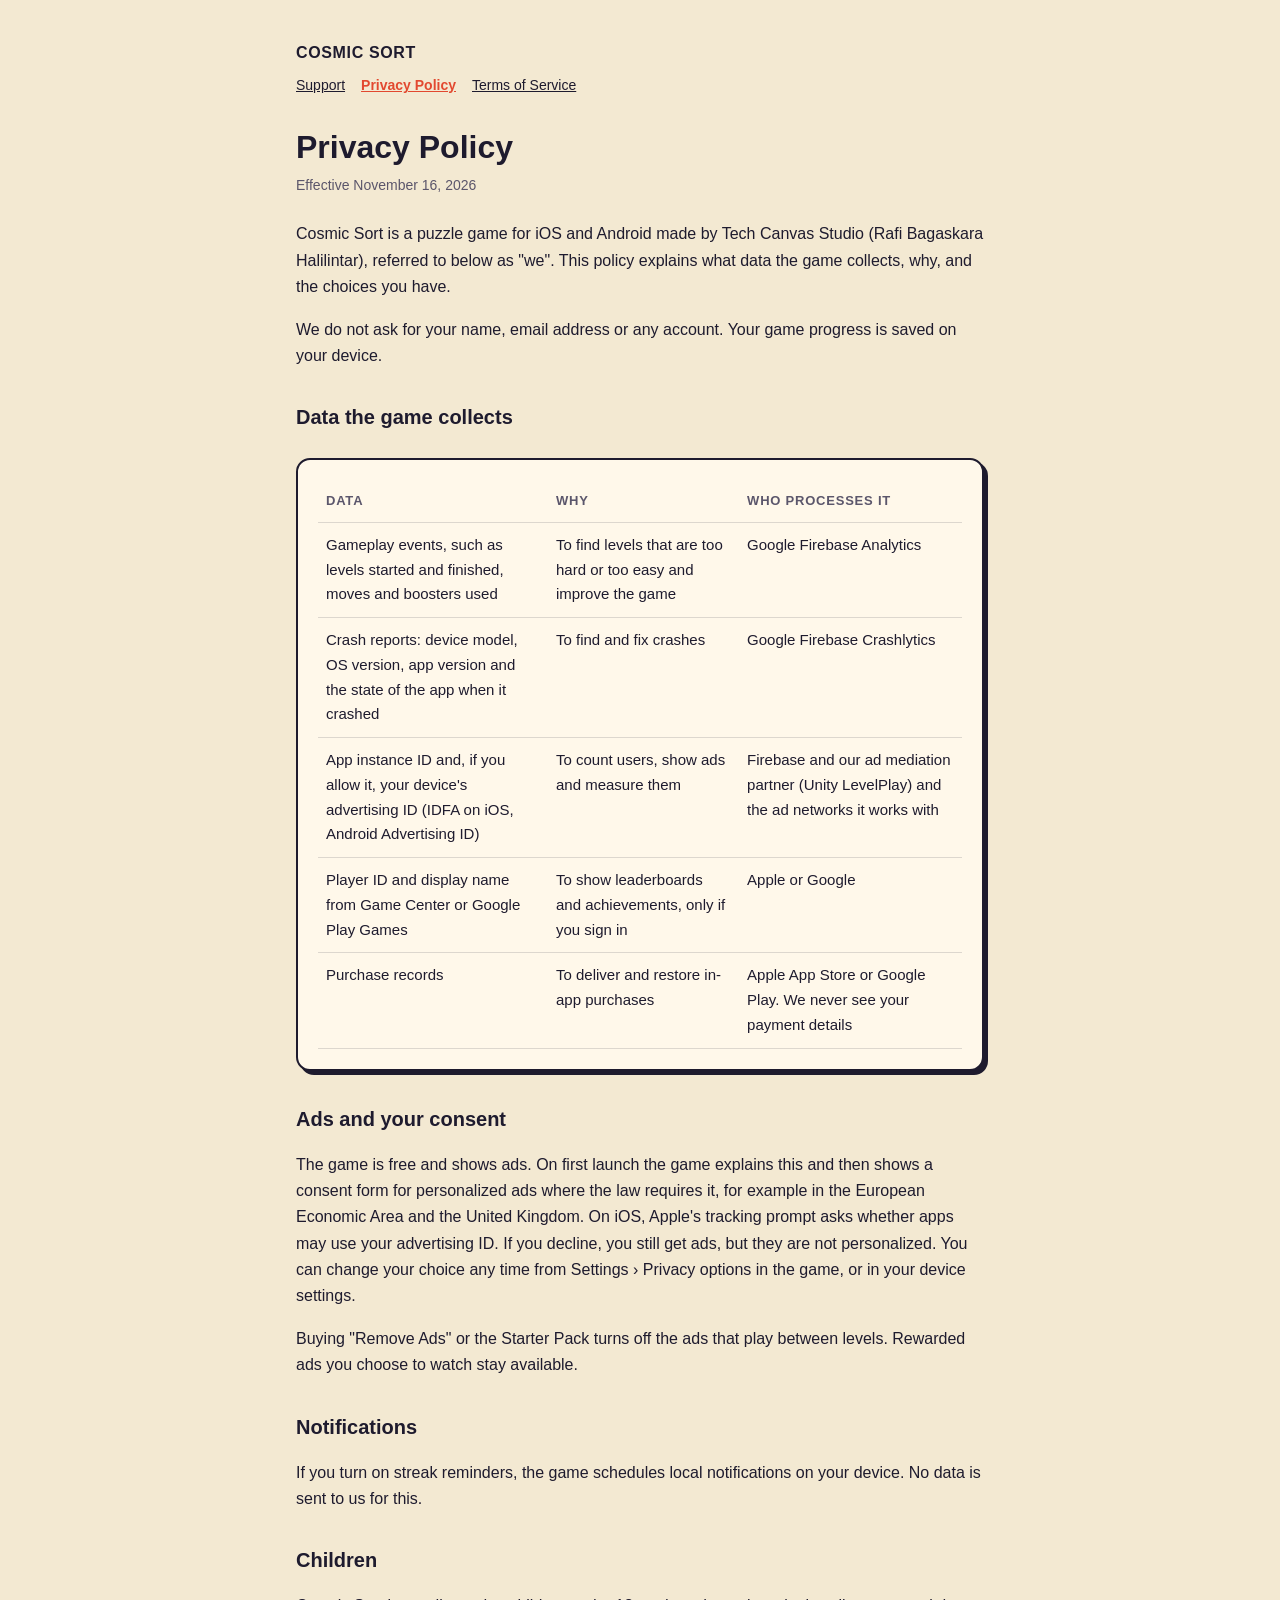
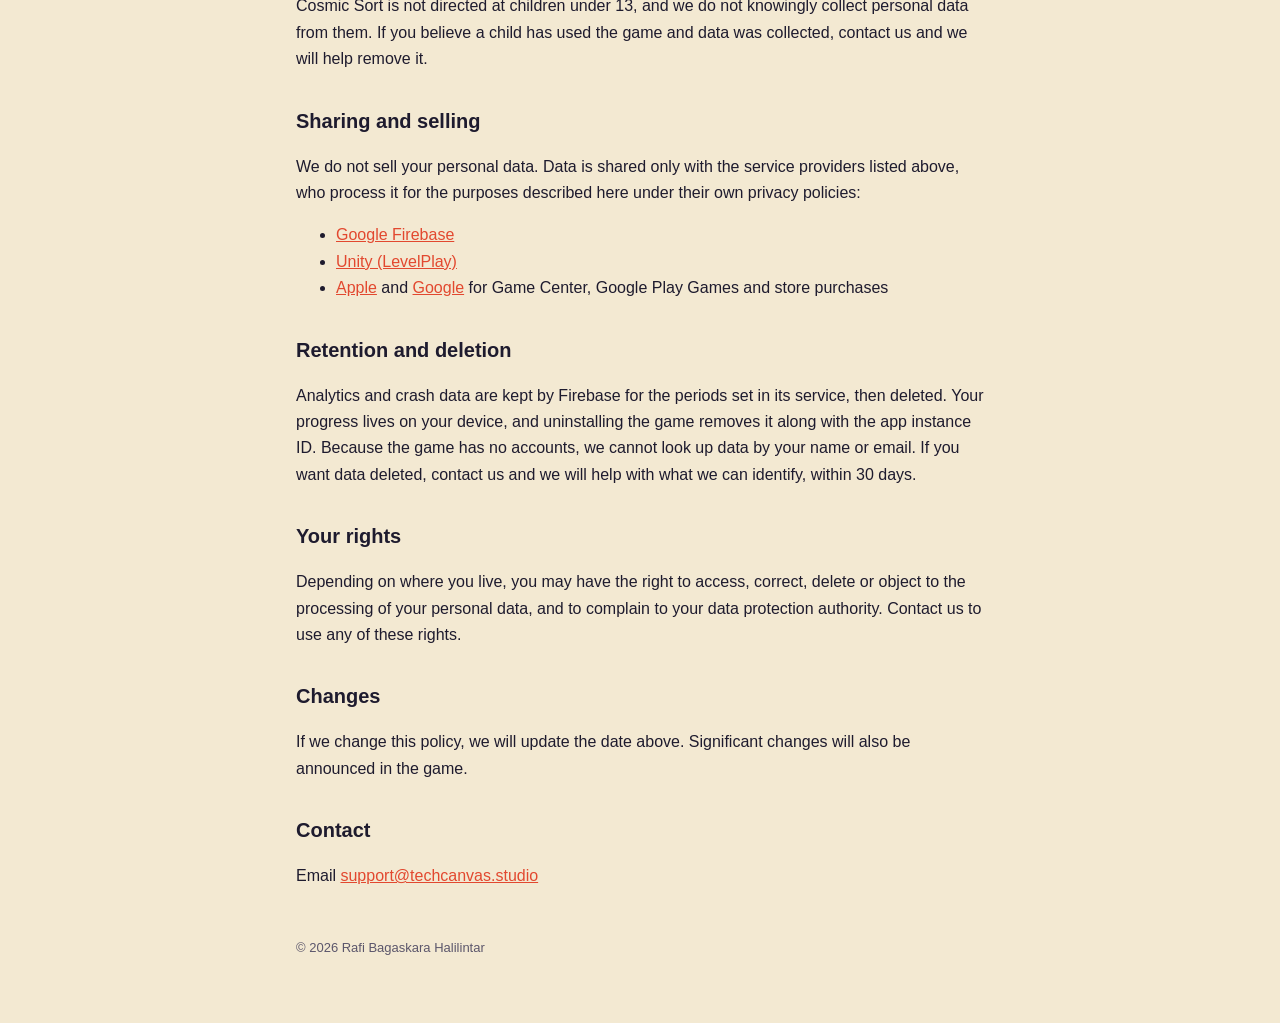
==== privacy.html @ 93636a4c "Cosmic Sort support, privacy and terms pages Co-Authored-By: Claude Opus 5.5 <noreply@anthropic.com>" ====
<!doctype html>
<html lang="en">
<head>
<meta charset="utf-8">
<meta name="viewport" content="width=device-width, initial-scale=1">
<title>Privacy Policy · Cosmic Sort</title>
<link rel="stylesheet" href="style.css">
</head>
<body>
<main>
<header><a href="index.html">COSMIC SORT</a></header>
<nav><a href="index.html">Support</a><a href="privacy.html" aria-current="page">Privacy Policy</a><a href="terms.html">Terms of Service</a></nav>

<h1>Privacy Policy</h1>
<p class="updated">Effective November 16, 2026</p>

<p>Cosmic Sort is a puzzle game for iOS and Android made by Tech Canvas Studio (Rafi Bagaskara Halilintar), referred to below as "we". This policy explains what data the game collects, why, and the choices you have.</p>

<p>We do not ask for your name, email address or any account. Your game progress is saved on your device.</p>

<h2>Data the game collects</h2>
<div class="card">
<table>
<thead><tr><th>Data</th><th>Why</th><th>Who processes it</th></tr></thead>
<tbody>
<tr><td>Gameplay events, such as levels started and finished, moves and boosters used</td><td>To find levels that are too hard or too easy and improve the game</td><td>Google Firebase Analytics</td></tr>
<tr><td>Crash reports: device model, OS version, app version and the state of the app when it crashed</td><td>To find and fix crashes</td><td>Google Firebase Crashlytics</td></tr>
<tr><td>App instance ID and, if you allow it, your device's advertising ID (IDFA on iOS, Android Advertising ID)</td><td>To count users, show ads and measure them</td><td>Firebase and our ad mediation partner (Unity LevelPlay) and the ad networks it works with</td></tr>
<tr><td>Player ID and display name from Game Center or Google Play Games</td><td>To show leaderboards and achievements, only if you sign in</td><td>Apple or Google</td></tr>
<tr><td>Purchase records</td><td>To deliver and restore in-app purchases</td><td>Apple App Store or Google Play. We never see your payment details</td></tr>
</tbody>
</table>
</div>

<h2>Ads and your consent</h2>
<p>The game is free and shows ads. On first launch the game explains this and then shows a consent form for personalized ads where the law requires it, for example in the European Economic Area and the United Kingdom. On iOS, Apple's tracking prompt asks whether apps may use your advertising ID. If you decline, you still get ads, but they are not personalized. You can change your choice any time from Settings › Privacy options in the game, or in your device settings.</p>
<p>Buying "Remove Ads" or the Starter Pack turns off the ads that play between levels. Rewarded ads you choose to watch stay available.</p>

<h2>Notifications</h2>
<p>If you turn on streak reminders, the game schedules local notifications on your device. No data is sent to us for this.</p>

<h2>Children</h2>
<p>Cosmic Sort is not directed at children under 13, and we do not knowingly collect personal data from them. If you believe a child has used the game and data was collected, contact us and we will help remove it.</p>

<h2>Sharing and selling</h2>
<p>We do not sell your personal data. Data is shared only with the service providers listed above, who process it for the purposes described here under their own privacy policies:</p>
<ul>
<li><a href="https://firebase.google.com/support/privacy">Google Firebase</a></li>
<li><a href="https://unity.com/legal/game-player-and-app-user-privacy-policy">Unity (LevelPlay)</a></li>
<li><a href="https://www.apple.com/legal/privacy/">Apple</a> and <a href="https://policies.google.com/privacy">Google</a> for Game Center, Google Play Games and store purchases</li>
</ul>

<h2>Retention and deletion</h2>
<p>Analytics and crash data are kept by Firebase for the periods set in its service, then deleted. Your progress lives on your device, and uninstalling the game removes it along with the app instance ID. Because the game has no accounts, we cannot look up data by your name or email. If you want data deleted, contact us and we will help with what we can identify, within 30 days.</p>

<h2>Your rights</h2>
<p>Depending on where you live, you may have the right to access, correct, delete or object to the processing of your personal data, and to complain to your data protection authority. Contact us to use any of these rights.</p>

<h2>Changes</h2>
<p>If we change this policy, we will update the date above. Significant changes will also be announced in the game.</p>

<h2>Contact</h2>
<p>Email <a href="mailto:support@techcanvas.studio">support@techcanvas.studio</a></p>

<footer>© 2026 Rafi Bagaskara Halilintar</footer>
</main>
</body>
</html>
---- style.css ----
:root {
  --ink: #1E1B2E;
  --paper: #F3E9D2;
  --card: #FFF8EA;
  --red: #E2482F;
  --muted: #5B566B;
}
* { box-sizing: border-box; }
body {
  margin: 0;
  background: var(--paper);
  color: var(--ink);
  font: 16px/1.65 -apple-system, BlinkMacSystemFont, "Segoe UI", Roboto, sans-serif;
}
main {
  max-width: 720px;
  margin: 0 auto;
  padding: 40px 16px 64px;
}
header a { color: var(--ink); text-decoration: none; font-weight: 800; letter-spacing: 0.04em; }
nav { display: flex; gap: 16px; flex-wrap: wrap; margin: 8px 0 32px; font-size: 14px; }
nav a { color: var(--ink); }
nav a[aria-current="page"] { color: var(--red); font-weight: 700; }
h1 { font-size: 32px; line-height: 1.15; margin: 0 0 8px; }
h2 { font-size: 20px; margin: 32px 0 8px; }
.updated { color: var(--muted); font-size: 14px; margin: 0 0 24px; }
.card {
  background: var(--card);
  border: 2.5px solid var(--ink);
  border-radius: 14px;
  box-shadow: 4px 4px 0 var(--ink);
  padding: 20px;
  margin: 24px 0;
}
table { width: 100%; border-collapse: collapse; font-size: 15px; }
th, td { text-align: left; vertical-align: top; padding: 10px 8px; border-bottom: 1px solid rgba(30, 27, 46, 0.15); }
th { font-size: 13px; text-transform: uppercase; letter-spacing: 0.06em; color: var(--muted); }
a { color: var(--red); }
footer { margin-top: 48px; font-size: 13px; color: var(--muted); }
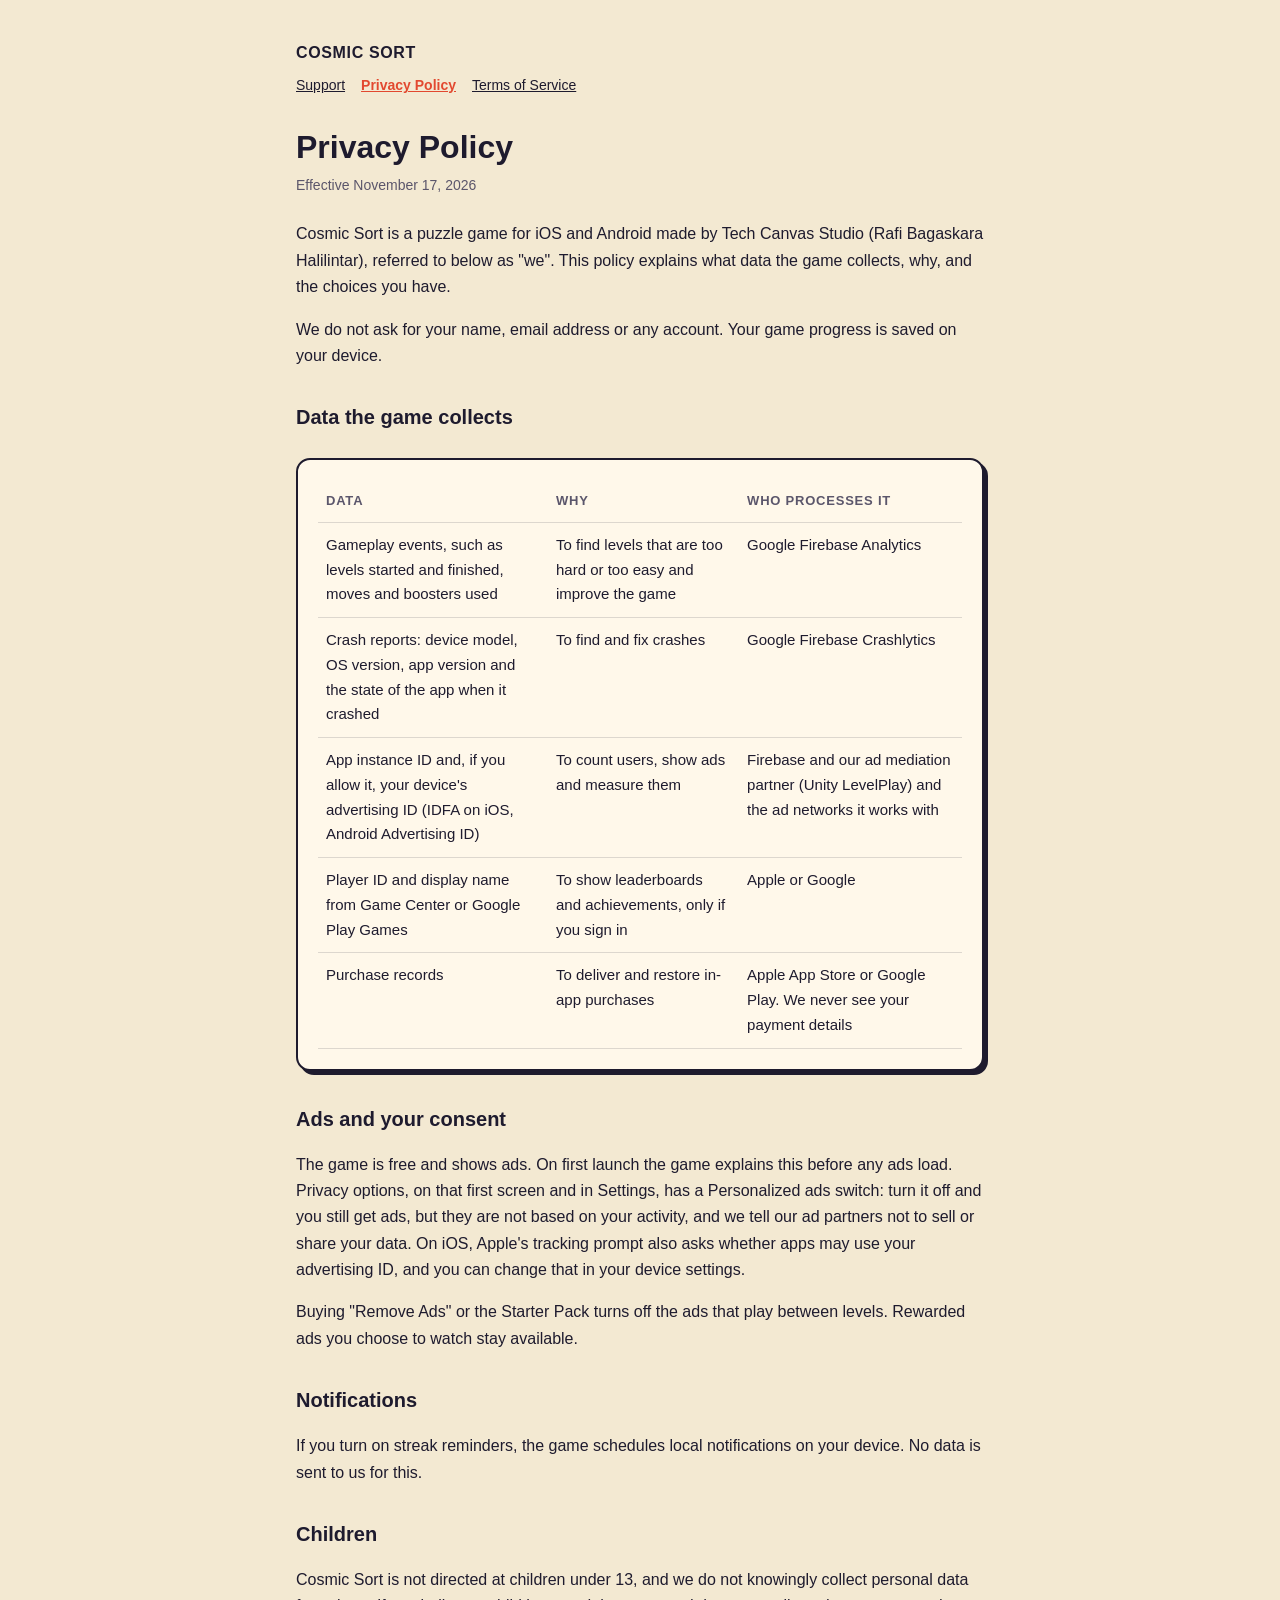
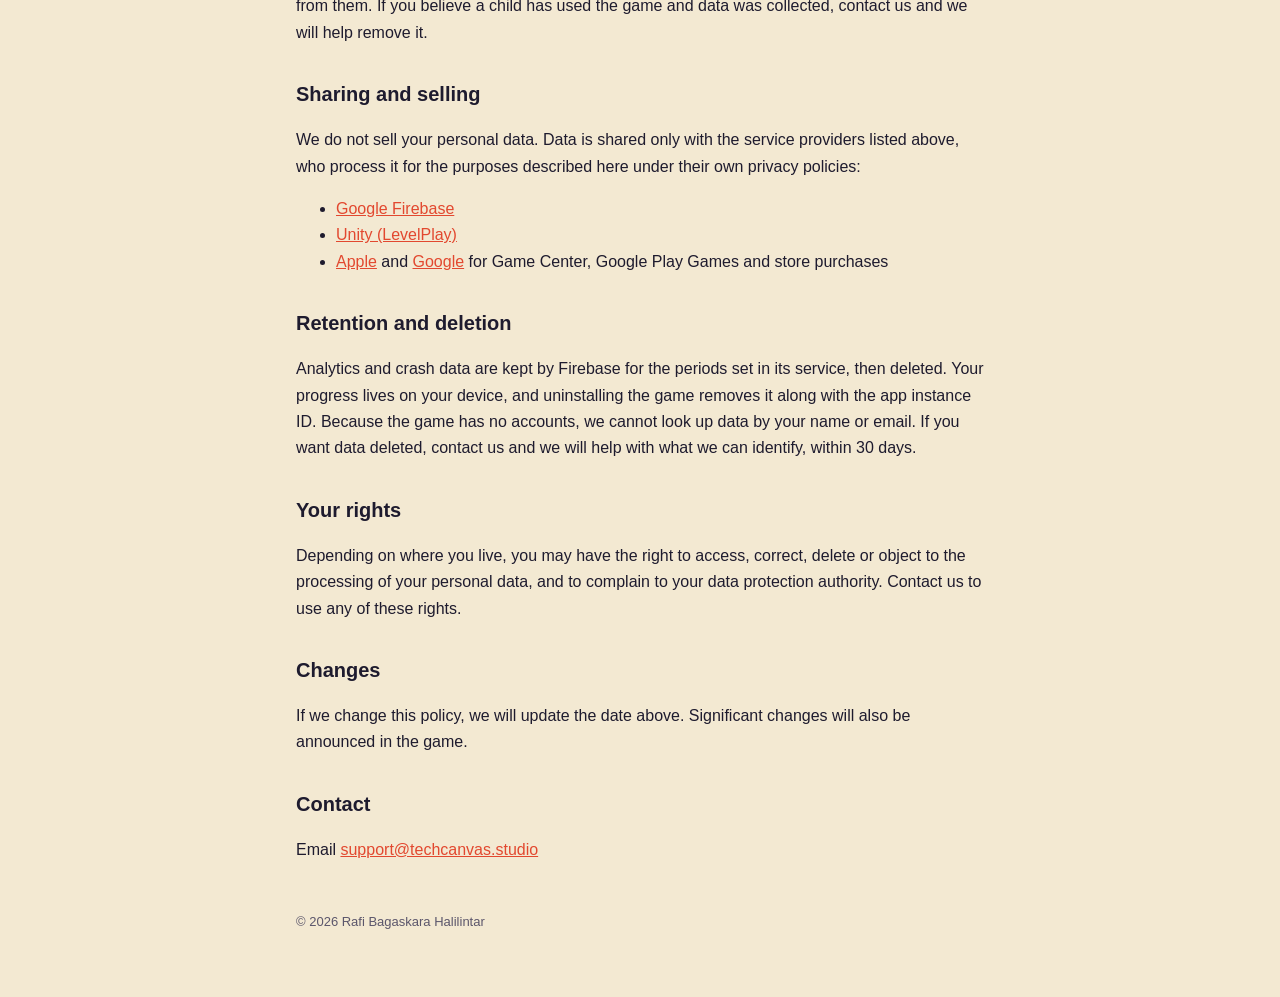
==== commit 1a6da200: "Describe the Personalized ads switch in the privacy policy" ====
--- a/privacy.html
+++ b/privacy.html
@@ -12,7 +12,7 @@
 <nav><a href="index.html">Support</a><a href="privacy.html" aria-current="page">Privacy Policy</a><a href="terms.html">Terms of Service</a></nav>
 
 <h1>Privacy Policy</h1>
-<p class="updated">Effective November 16, 2026</p>
+<p class="updated">Effective November 17, 2026</p>
 
 <p>Cosmic Sort is a puzzle game for iOS and Android made by Tech Canvas Studio (Rafi Bagaskara Halilintar), referred to below as "we". This policy explains what data the game collects, why, and the choices you have.</p>
 
@@ -33,7 +33,7 @@
 </div>
 
 <h2>Ads and your consent</h2>
-<p>The game is free and shows ads. On first launch the game explains this and then shows a consent form for personalized ads where the law requires it, for example in the European Economic Area and the United Kingdom. On iOS, Apple's tracking prompt asks whether apps may use your advertising ID. If you decline, you still get ads, but they are not personalized. You can change your choice any time from Settings › Privacy options in the game, or in your device settings.</p>
+<p>The game is free and shows ads. On first launch the game explains this before any ads load. Privacy options, on that first screen and in Settings, has a Personalized ads switch: turn it off and you still get ads, but they are not based on your activity, and we tell our ad partners not to sell or share your data. On iOS, Apple's tracking prompt also asks whether apps may use your advertising ID, and you can change that in your device settings.</p>
 <p>Buying "Remove Ads" or the Starter Pack turns off the ads that play between levels. Rewarded ads you choose to watch stay available.</p>
 
 <h2>Notifications</h2>
